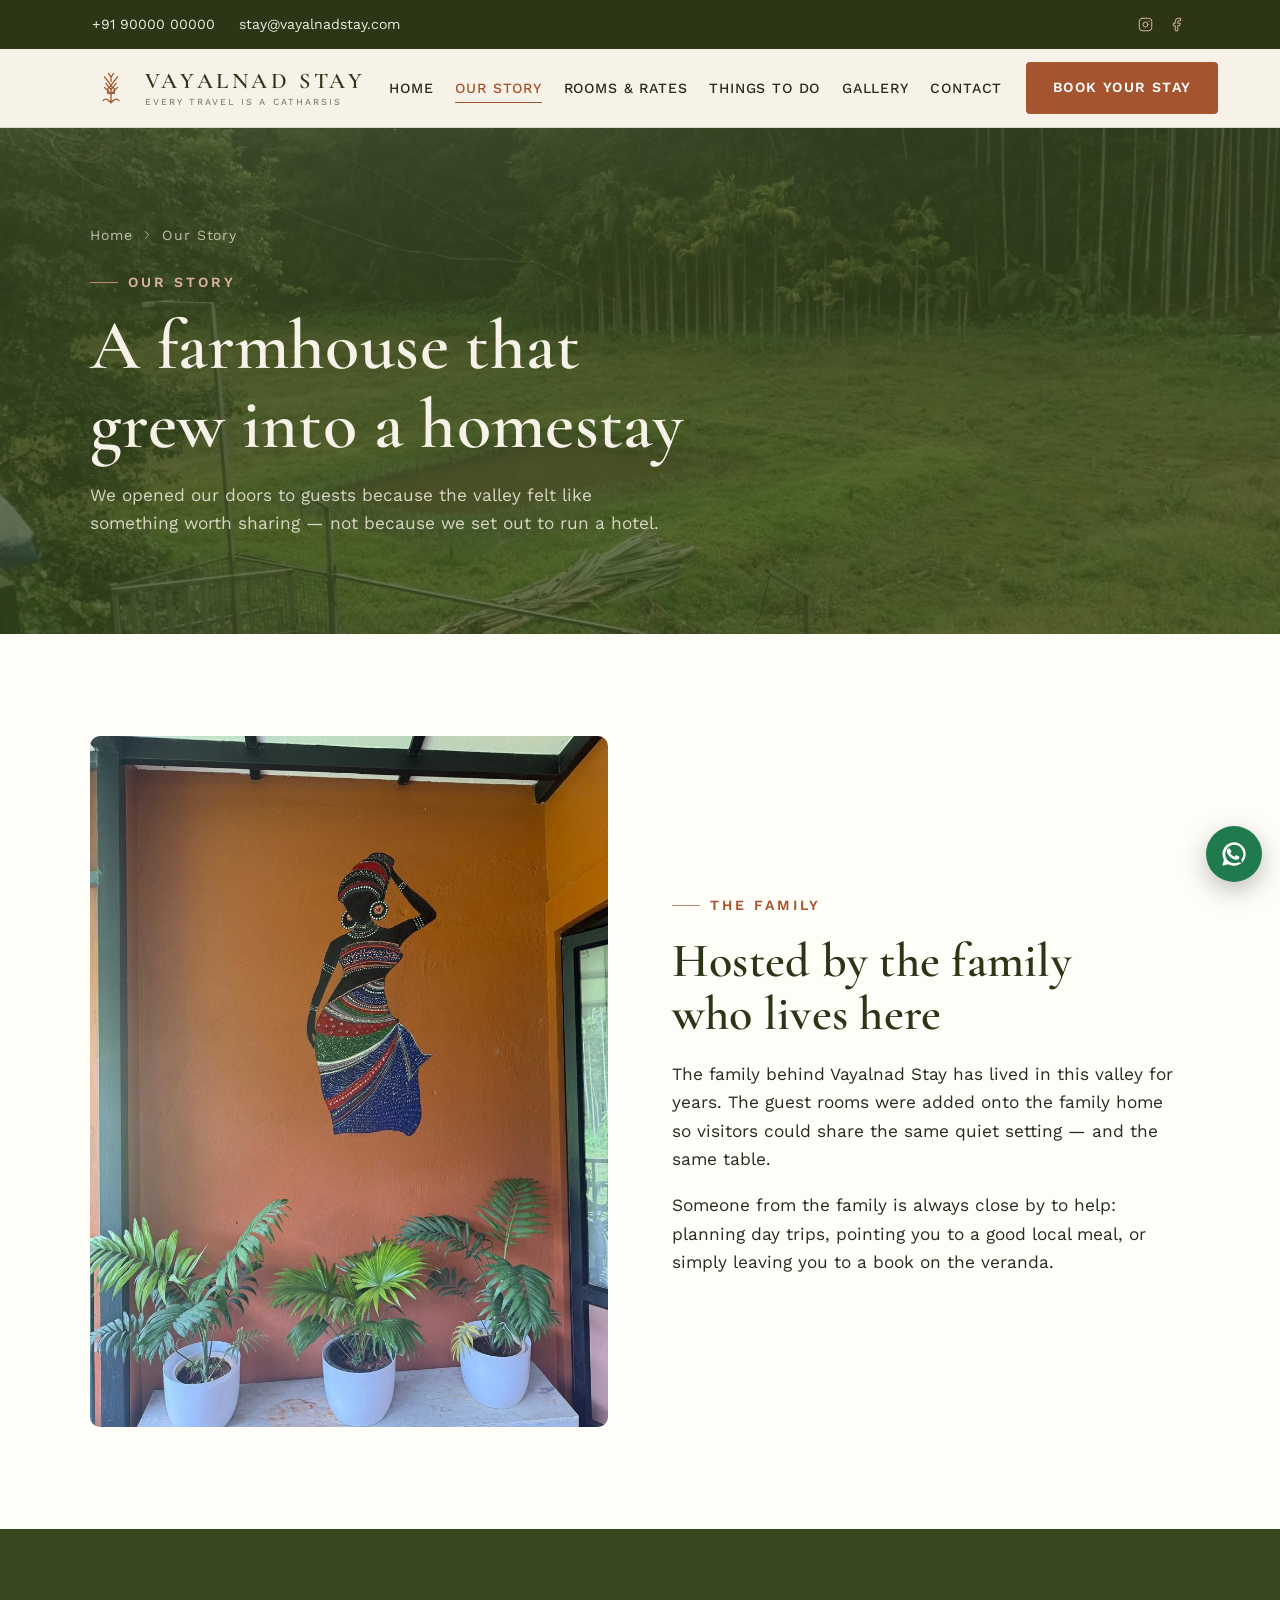
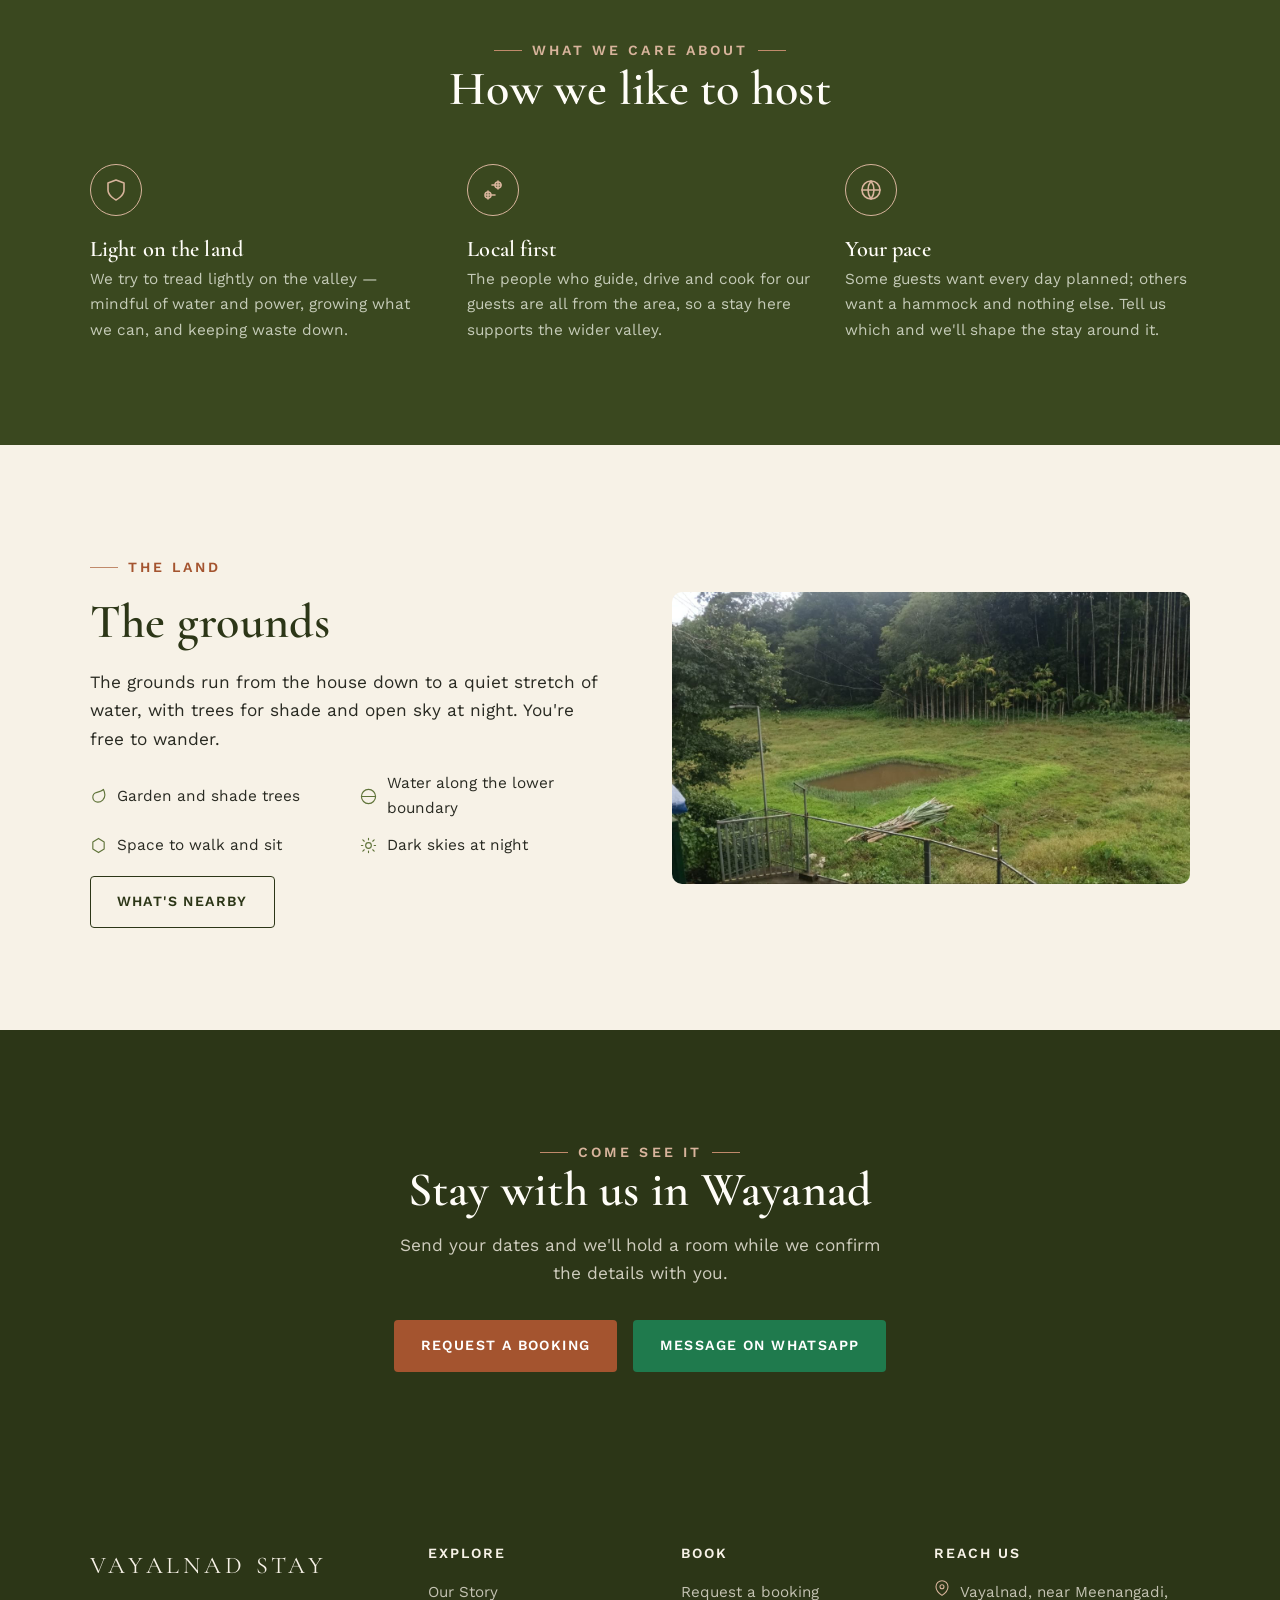
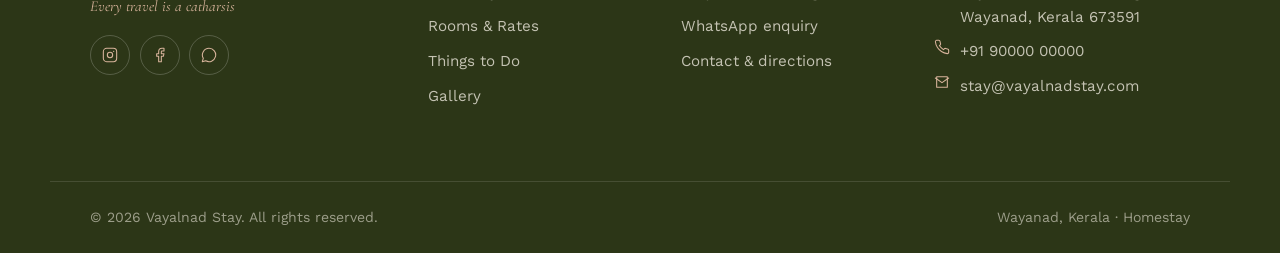
==== about.html @ 399ddabb "Move site to repo root for GitHub Pages hosting" ====
<!DOCTYPE html>
<html lang="en">
<head>
<meta charset="UTF-8">
<meta name="viewport" content="width=device-width, initial-scale=1">
<title>Our Story — Vayalnad Stay, Wayanad</title>
<meta name="description" content="The story behind Vayalnad Stay — a quiet family-run homestay set in a farm valley in Wayanad, Kerala.">
<link rel="icon" href="assets/brand/favicon.svg" type="image/svg+xml">
<meta property="og:title" content="Our Story — Vayalnad Stay">
<meta property="og:description" content="A family home on a small farm in the hills of Wayanad, opened as a quiet homestay.">
<meta property="og:image" content="assets/brand/logo.jpg">
<link rel="preconnect" href="https://fonts.googleapis.com">
<link rel="preconnect" href="https://fonts.gstatic.com" crossorigin>
<link rel="stylesheet" href="assets/css/styles.css">
</head>
<body>
<a class="skip-link" href="#main">Skip to content</a>

<div class="topbar">
  <div class="container topbar__inner">
    <div class="topbar__group topbar__group--contact">
      <a href="#" data-tel data-tel-text><svg class="icon" viewBox="0 0 24 24"><path d="M22 16.92v3a2 2 0 0 1-2.18 2 19.79 19.79 0 0 1-8.63-3.07 19.5 19.5 0 0 1-6-6A19.79 19.79 0 0 1 2.09 4.18 2 2 0 0 1 4.11 2h3a2 2 0 0 1 2 1.72c.13.96.36 1.9.7 2.81a2 2 0 0 1-.45 2.11L8.09 9.91a16 16 0 0 0 6 6l1.27-1.27a2 2 0 0 1 2.11-.45c.9.34 1.85.57 2.81.7A2 2 0 0 1 22 16.92Z"/></svg><span>&nbsp;+91 90000 00000</span></a>
      <a href="#" data-email data-email-text><svg class="icon" viewBox="0 0 24 24"><path d="M4 4h16v16H4z"/><path d="m22 6-10 7L2 6"/></svg><span>&nbsp;stay@vayalnadstay.com</span></a>
    </div>
    <div class="topbar__group">
      <span class="sr-only">Follow us</span>
      <div class="topbar__socials">
        <a href="#" aria-label="Instagram" target="_blank" rel="noopener"><svg class="icon" viewBox="0 0 24 24"><rect x="2" y="2" width="20" height="20" rx="5"/><circle cx="12" cy="12" r="4"/><circle cx="17.5" cy="6.5" r="1" fill="currentColor" stroke="none"/></svg></a>
        <a href="#" aria-label="Facebook" target="_blank" rel="noopener"><svg class="icon" viewBox="0 0 24 24"><path d="M18 2h-3a5 5 0 0 0-5 5v3H7v4h3v8h4v-8h3l1-4h-4V7a1 1 0 0 1 1-1h3z"/></svg></a>
      </div>
    </div>
  </div>
</div>

<header class="site-header">
  <div class="container site-header__inner">
    <a class="brand" href="index.html" aria-label="Vayalnad Stay — home">
      <svg class="brand__mark" viewBox="0 0 64 64" aria-hidden="true"><g fill="none" stroke="currentColor" stroke-width="2" stroke-linecap="round" stroke-linejoin="round"><path d="M32 55V33"/><path d="M32 41 22 31M32 41 42 31M32 34 24 25M32 34 40 25M32 28 26 20M32 28 38 20M32 22V14M26 20 22 15M38 20 42 15M32 15 28 10M32 15 36 10"/><path d="M27 40v-7l5-4 5 4v7z"/><path d="M20 51c3-3 5-3 8 0s5 3 8 0 5-3 8 0"/></g></svg>
      <span class="brand__text">
        <span class="brand__name">Vayalnad Stay</span>
        <span class="brand__tag">Every travel is a catharsis</span>
      </span>
    </a>
    <button class="nav-toggle" aria-expanded="false" aria-controls="primary-nav" aria-label="Open menu">
      <svg class="icon" viewBox="0 0 24 24"><path d="M3 12h18M3 6h18M3 18h18"/></svg>
    </button>
    <nav class="nav" id="primary-nav" aria-label="Primary">
      <button class="nav__close" aria-label="Close menu"><svg class="icon" viewBox="0 0 24 24"><path d="M18 6 6 18M6 6l12 12"/></svg></button>
      <ul class="nav__list">
        <li><a class="nav__link" href="index.html">Home</a></li>
        <li><a class="nav__link" href="about.html" aria-current="page">Our Story</a></li>
        <li><a class="nav__link" href="rooms.html">Rooms &amp; Rates</a></li>
        <li><a class="nav__link" href="things-to-do.html">Things to Do</a></li>
        <li><a class="nav__link" href="gallery.html">Gallery</a></li>
        <li><a class="nav__link" href="contact.html">Contact</a></li>
      </ul>
      <a class="btn btn--primary nav__cta nav__cta--mobile" href="booking.html">Book your stay</a>
    </nav>
    <a class="btn btn--primary nav__cta" href="booking.html">Book your stay</a>
  </div>
</header>

<main id="main">

<section class="page-hero">
  <div class="page-hero__media"><img src="assets/img/valley-pond.jpg" width="1280" height="720" alt="" aria-hidden="true"></div>
  <div class="container">
    <nav class="breadcrumb" aria-label="Breadcrumb">
      <a href="index.html">Home</a><svg class="icon" viewBox="0 0 24 24"><path d="m9 18 6-6-6-6"/></svg><span>Our Story</span>
    </nav>
    <span class="eyebrow is-light">Our Story</span>
    <h1>A farmhouse that grew into a homestay</h1>
    <p>We opened our doors to guests because the valley felt like something worth sharing — not because we set out to run a hotel.</p>
  </div>
</section>

<section class="section section--paper">
  <div class="container split">
    <div class="split__media reveal">
      <img src="assets/img/mural-veranda.jpg" width="960" height="1280" alt="Hand-painted mural on the terracotta veranda wall, framed by potted palms" style="border-radius:10px">
    </div>
    <div class="split__body stack reveal">
      <span class="eyebrow">The family</span>
      <h2>Hosted by the family who lives here</h2>
      <p>The family behind Vayalnad Stay has lived in this valley for years. The guest rooms were added onto the family home so visitors could share the same quiet setting — and the same table.</p>
      <p>Someone from the family is always close by to help: planning day trips, pointing you to a good local meal, or simply leaving you to a book on the veranda.</p>
    </div>
  </div>
</section>

<section class="section section--green">
  <div class="container">
    <div class="section-head is-centered reveal">
      <span class="eyebrow is-light is-centered">What we care about</span>
      <h2>How we like to host</h2>
    </div>
    <div class="grid grid--3">
      <div class="feature reveal">
        <div class="feature__icon"><svg class="icon" viewBox="0 0 24 24"><path d="M12 22s8-4 8-10V5l-8-3-8 3v7c0 6 8 10 8 10Z"/></svg></div>
        <h3>Light on the land</h3>
        <p>We try to tread lightly on the valley — mindful of water and power, growing what we can, and keeping waste down.</p>
      </div>
      <div class="feature reveal">
        <div class="feature__icon"><svg class="icon" viewBox="0 0 24 24"><path d="M20 7h-9M14 17H5M17 3v8M7 13v8"/><circle cx="17" cy="7" r="3"/><circle cx="7" cy="17" r="3"/></svg></div>
        <h3>Local first</h3>
        <p>The people who guide, drive and cook for our guests are all from the area, so a stay here supports the wider valley.</p>
      </div>
      <div class="feature reveal">
        <div class="feature__icon"><svg class="icon" viewBox="0 0 24 24"><path d="M3 12h18M12 3a15 15 0 0 1 0 18M12 3a15 15 0 0 0 0 18"/><circle cx="12" cy="12" r="9"/></svg></div>
        <h3>Your pace</h3>
        <p>Some guests want every day planned; others want a hammock and nothing else. Tell us which and we'll shape the stay around it.</p>
      </div>
    </div>
  </div>
</section>

<section class="section">
  <div class="container split split--media-right">
    <div class="split__media reveal">
      <img src="assets/img/valley-pond.jpg" width="1280" height="720" alt="View across the grassy grounds to a small pond and a stand of palms" style="border-radius:10px">
    </div>
    <div class="split__body stack reveal">
      <span class="eyebrow">The land</span>
      <h2>The grounds</h2>
      <p>The grounds run from the house down to a quiet stretch of water, with trees for shade and open sky at night. You're free to wander.</p>
      <ul class="amenities">
        <li><svg class="icon" viewBox="0 0 24 24"><path d="M11 20A7 7 0 0 1 9.8 6.1C15.5 5 17 4.48 19 2c1 2 2 4.18 2 8 0 5.5-4.78 10-10 10Z"/></svg>Garden and shade trees</li>
        <li><svg class="icon" viewBox="0 0 24 24"><path d="M2 12h20M2 12a10 10 0 0 1 20 0M2 12a10 10 0 0 0 20 0"/></svg>Water along the lower boundary</li>
        <li><svg class="icon" viewBox="0 0 24 24"><path d="M12 2 4 7v10l8 5 8-5V7z"/></svg>Space to walk and sit</li>
        <li><svg class="icon" viewBox="0 0 24 24"><circle cx="12" cy="12" r="4"/><path d="M12 2v2M12 20v2M4 12H2M22 12h-2M6 6 4 4M20 20l-2-2M6 18l-2 2M20 4l-2 2"/></svg>Dark skies at night</li>
      </ul>
      <a class="btn btn--ghost" href="things-to-do.html">What's nearby</a>
    </div>
  </div>
</section>

<section class="section cta-band">
  <div class="container">
    <span class="eyebrow is-light is-centered">Come see it</span>
    <h2>Stay with us in Wayanad</h2>
    <p>Send your dates and we'll hold a room while we confirm the details with you.</p>
    <div class="cta-band__actions">
      <a class="btn btn--primary" href="booking.html">Request a booking</a>
      <a class="btn btn--wa" data-wa="Hello Vayalnad Stay, I read about your homestay and would like to enquire about a stay." href="#">Message on WhatsApp</a>
    </div>
  </div>
</section>

</main>

<footer class="site-footer">
  <div class="container footer-grid">
    <div class="footer-col footer-brand">
      <div class="footer-brand__name">Vayalnad Stay</div>
      <p class="footer-brand__tag">Every travel is a catharsis</p>
      <div class="footer-socials">
        <a href="#" aria-label="Instagram" target="_blank" rel="noopener"><svg class="icon" viewBox="0 0 24 24"><rect x="2" y="2" width="20" height="20" rx="5"/><circle cx="12" cy="12" r="4"/><circle cx="17.5" cy="6.5" r="1" fill="currentColor" stroke="none"/></svg></a>
        <a href="#" aria-label="Facebook" target="_blank" rel="noopener"><svg class="icon" viewBox="0 0 24 24"><path d="M18 2h-3a5 5 0 0 0-5 5v3H7v4h3v8h4v-8h3l1-4h-4V7a1 1 0 0 1 1-1h3z"/></svg></a>
        <a href="#" data-wa="Hello Vayalnad Stay!" aria-label="WhatsApp"><svg class="icon" viewBox="0 0 24 24"><path d="M12 2a10 10 0 0 0-8.6 15l-1.4 5 5.1-1.3A10 10 0 1 0 12 2Z"/></svg></a>
      </div>
    </div>
    <div class="footer-col">
      <h4>Explore</h4>
      <ul>
        <li><a href="about.html">Our Story</a></li>
        <li><a href="rooms.html">Rooms &amp; Rates</a></li>
        <li><a href="things-to-do.html">Things to Do</a></li>
        <li><a href="gallery.html">Gallery</a></li>
      </ul>
    </div>
    <div class="footer-col">
      <h4>Book</h4>
      <ul>
        <li><a href="booking.html">Request a booking</a></li>
        <li><a href="#" data-wa="Hello Vayalnad Stay, I'd like to check availability.">WhatsApp enquiry</a></li>
        <li><a href="contact.html">Contact &amp; directions</a></li>
      </ul>
    </div>
    <div class="footer-col">
      <h4>Reach us</h4>
      <ul>
        <li class="with-icon"><svg class="icon" viewBox="0 0 24 24"><path d="M21 10c0 7-9 13-9 13s-9-6-9-13a9 9 0 0 1 18 0Z"/><circle cx="12" cy="10" r="3"/></svg><span>Vayalnad, near Meenangadi,<br>Wayanad, Kerala 673591</span></li>
        <li class="with-icon"><svg class="icon" viewBox="0 0 24 24"><path d="M22 16.92v3a2 2 0 0 1-2.18 2 19.79 19.79 0 0 1-8.63-3.07 19.5 19.5 0 0 1-6-6A19.79 19.79 0 0 1 2.09 4.18 2 2 0 0 1 4.11 2h3a2 2 0 0 1 2 1.72c.13.96.36 1.9.7 2.81a2 2 0 0 1-.45 2.11L8.09 9.91a16 16 0 0 0 6 6l1.27-1.27a2 2 0 0 1 2.11-.45c.9.34 1.85.57 2.81.7A2 2 0 0 1 22 16.92Z"/></svg><a href="#" data-tel data-tel-text>+91 90000 00000</a></li>
        <li class="with-icon"><svg class="icon" viewBox="0 0 24 24"><path d="M4 4h16v16H4z"/><path d="m22 6-10 7L2 6"/></svg><a href="#" data-email data-email-text>stay@vayalnadstay.com</a></li>
      </ul>
    </div>
  </div>
  <div class="container footer-bottom">
    <span>&copy; <span id="year">2025</span> Vayalnad Stay. All rights reserved.</span>
    <span>Wayanad, Kerala &middot; Homestay</span>
  </div>
</footer>

<a class="wa-fab" data-wa="Hello Vayalnad Stay, I have a question about staying with you." href="#" aria-label="Chat on WhatsApp">
  <svg class="icon" viewBox="0 0 24 24"><path d="M12 2a10 10 0 0 0-8.6 15l-1.4 5 5.1-1.3A10 10 0 1 0 12 2Zm0 2a8 8 0 0 1 6.3 12.9l.9 3-3-.8A8 8 0 1 1 12 4Z"/><path d="M8.5 7.7c-.2-.5-.4-.5-.6-.5h-.5a1 1 0 0 0-.7.3c-.3.3-.9.9-.9 2.1s.9 2.4 1 2.6c.1.2 1.8 2.9 4.5 4 2.2.9 2.7.7 3.2.7.5-.1 1.6-.7 1.9-1.3.2-.7.2-1.2.1-1.3l-.5-.3-1.9-.9c-.3-.1-.5-.1-.7.1l-.7.9c-.1.2-.3.2-.5.1a6.3 6.3 0 0 1-1.9-1.1 7 7 0 0 1-1.3-1.6c-.1-.2 0-.4.1-.5l.4-.5c.2-.1.2-.3.3-.5v-.4L8.5 7.7Z" fill="currentColor"/></svg>
</a>

<script src="assets/js/main.js"></script>
</body>
</html>
---- assets/css/styles.css ----
/* =========================================================
   Vayalnad Stay — styles
   Brand: deep olive green + copper / rose-gold + brick clay
   Fonts: Cormorant Garamond (display) + Work Sans (text)
   ========================================================= */

@import url('https://fonts.googleapis.com/css2?family=Cormorant+Garamond:ital,wght@0,400;0,500;0,600;0,700;1,400&family=Work+Sans:wght@300;400;500;600&display=swap');

/* ---------- Tokens ---------- */
:root {
  --green-900: #2c3617;
  --green-800: #3a481f;
  --green-700: #4b5c2c;
  --green-600: #5f7339;
  --green-100: #e9ecdf;

  --clay: #a4542f;
  --copper: #c08a6b;
  --copper-soft: #d8b49c;
  --rose: #ce8e7e;

  --cream: #f7f2e7;
  --sand: #efe6d4;
  --paper: #fffdf8;

  --ink: #292a22;
  --muted: #6c6c5d;
  --line: #e2dccb;

  --ok: #3a7d44;
  --danger: #b23b2e;

  --container: 1180px;
  --radius: 4px;
  --radius-lg: 10px;
  --shadow-sm: 0 1px 3px rgba(44, 54, 23, .08);
  --shadow-md: 0 10px 30px rgba(44, 54, 23, .12);
  --ease: cubic-bezier(.2, .6, .2, 1);

  --step--1: clamp(.82rem, .8rem + .1vw, .9rem);
  --step-0: clamp(1rem, .96rem + .2vw, 1.08rem);
  --step-1: clamp(1.2rem, 1.1rem + .5vw, 1.4rem);
  --step-2: clamp(1.5rem, 1.3rem + 1vw, 2rem);
  --step-3: clamp(2rem, 1.6rem + 2vw, 3rem);
  --step-4: clamp(2.6rem, 1.9rem + 3.4vw, 4.4rem);
}

/* ---------- Reset ---------- */
*, *::before, *::after { box-sizing: border-box; }
* { margin: 0; }
html { scroll-behavior: smooth; -webkit-text-size-adjust: 100%; }
@media (prefers-reduced-motion: reduce) {
  html { scroll-behavior: auto; }
  *, *::before, *::after {
    animation-duration: .01ms !important;
    animation-iteration-count: 1 !important;
    transition-duration: .01ms !important;
  }
}

body {
  font-family: 'Work Sans', system-ui, -apple-system, 'Segoe UI', sans-serif;
  font-size: var(--step-0);
  line-height: 1.65;
  color: var(--ink);
  background: var(--cream);
  -webkit-font-smoothing: antialiased;
  text-rendering: optimizeLegibility;
}

img, video { max-width: 100%; display: block; height: auto; }
a { color: inherit; text-decoration: none; }
button { font: inherit; cursor: pointer; }
:focus-visible {
  outline: 3px solid var(--green-600);
  outline-offset: 3px;
  border-radius: 2px;
}
::selection { background: var(--copper); color: #fff; }

/* ---------- Typography ---------- */
h1, h2, h3, h4 {
  font-family: 'Cormorant Garamond', 'Iowan Old Style', Georgia, serif;
  font-weight: 600;
  line-height: 1.12;
  letter-spacing: .005em;
  color: var(--green-900);
  text-wrap: balance;
}
h1 { font-size: var(--step-4); }
h2 { font-size: var(--step-3); }
h3 { font-size: var(--step-2); }
p { text-wrap: pretty; }

.eyebrow {
  font-family: 'Work Sans', sans-serif;
  font-size: var(--step--1);
  font-weight: 600;
  letter-spacing: .22em;
  text-transform: uppercase;
  color: var(--clay);
  display: inline-flex;
  align-items: center;
  gap: .6rem;
}
.eyebrow::before {
  content: "";
  width: 28px;
  height: 1px;
  background: var(--copper);
}
.eyebrow.is-light { color: var(--copper-soft); }
.eyebrow.is-centered::after {
  content: "";
  width: 28px;
  height: 1px;
  background: var(--copper);
}

.lede { font-size: var(--step-1); color: var(--muted); font-weight: 300; }

/* ---------- Layout ---------- */
.container {
  width: 100%;
  max-width: var(--container);
  margin-inline: auto;
  padding-inline: clamp(1.1rem, 4vw, 2.5rem);
}
.section { padding-block: clamp(3.5rem, 8vw, 7rem); }
.section--tight { padding-block: clamp(2.5rem, 5vw, 4rem); }
.section--green { background: var(--green-800); color: var(--green-100); }
.section--green h2, .section--green h3 { color: var(--paper); }
.section--sand { background: var(--sand); }
.section--paper { background: var(--paper); }

.stack > * + * { margin-top: 1.1rem; }
.section-head { max-width: 60ch; margin-bottom: clamp(2rem, 4vw, 3rem); }
.section-head.is-centered { margin-inline: auto; text-align: center; }

.grid { display: grid; gap: clamp(1.2rem, 3vw, 2rem); }
.grid--3 { grid-template-columns: repeat(3, 1fr); }
.grid--2 { grid-template-columns: repeat(2, 1fr); }
.grid--auto { grid-template-columns: repeat(auto-fit, minmax(260px, 1fr)); }
@media (max-width: 900px) { .grid--3 { grid-template-columns: 1fr 1fr; } }
@media (max-width: 640px) {
  .grid--3, .grid--2 { grid-template-columns: 1fr; }
}

.split {
  display: grid;
  grid-template-columns: 1fr 1fr;
  gap: clamp(1.5rem, 5vw, 4rem);
  align-items: center;
}
.split--media-right .split__media { order: 2; }
@media (max-width: 860px) {
  .split { grid-template-columns: 1fr; }
  .split--media-right .split__media { order: 0; }
}

/* ---------- Buttons ---------- */
.btn {
  display: inline-flex;
  align-items: center;
  justify-content: center;
  gap: .55rem;
  padding: .85rem 1.6rem;
  min-height: 46px;
  font-size: var(--step--1);
  font-weight: 600;
  letter-spacing: .1em;
  text-transform: uppercase;
  border: 1px solid transparent;
  border-radius: var(--radius);
  white-space: nowrap;
  transition: background .2s var(--ease), color .2s var(--ease),
              border-color .2s var(--ease), transform .2s var(--ease);
}
.btn:hover { transform: translateY(-2px); }
.btn:active { transform: translateY(0); }
.btn--primary { background: var(--clay); color: #fff; }
.btn--primary:hover { background: #8f4526; }
.btn--ghost { border-color: currentColor; color: var(--green-900); }
.btn--ghost:hover { background: var(--green-900); color: var(--cream); border-color: var(--green-900); }
.btn--on-dark { border-color: var(--copper-soft); color: var(--cream); }
.btn--on-dark:hover { background: var(--cream); color: var(--green-900); }
.btn--wa { background: #1f7a4d; color: #fff; }
.btn--wa:hover { background: #17603c; }
.btn--block { width: 100%; white-space: normal; }
.btn .icon { width: 18px; height: 18px; }

.textlink {
  display: inline-flex;
  align-items: center;
  gap: .4rem;
  font-size: var(--step--1);
  font-weight: 600;
  letter-spacing: .12em;
  text-transform: uppercase;
  color: var(--clay);
  border-bottom: 1px solid var(--copper);
  padding-bottom: 3px;
  transition: gap .2s var(--ease), color .2s var(--ease);
}
.textlink:hover { gap: .75rem; color: var(--green-800); }
.textlink .icon { width: 16px; height: 16px; }

/* ---------- Icons ---------- */
.icon { display: inline-block; vertical-align: middle; fill: none; stroke: currentColor; stroke-width: 1.6; stroke-linecap: round; stroke-linejoin: round; }

/* ---------- Top bar ---------- */
.topbar {
  background: var(--green-900);
  color: var(--green-100);
  font-size: var(--step--1);
}
.topbar__inner {
  display: flex;
  align-items: center;
  justify-content: space-between;
  gap: 1rem;
  padding-block: .5rem;
  min-height: 40px;
}
.topbar a { display: inline-flex; align-items: center; gap: .45rem; padding: .3rem .1rem; }
.topbar a:hover { color: #fff; }
.topbar__group { display: flex; align-items: center; gap: 1.3rem; }
.topbar .icon { width: 15px; height: 15px; color: var(--copper-soft); }
.topbar__socials { display: flex; gap: .3rem; }
.topbar__socials a { padding: .35rem; }
@media (max-width: 860px) {
  .topbar__group--contact { gap: .8rem; }
  .topbar__group--contact a:last-child { display: none; }
}
@media (max-width: 600px) {
  .topbar__inner { justify-content: center; }
}

/* ---------- Header ---------- */
.site-header {
  position: sticky;
  top: 0;
  z-index: 100;
  background: var(--cream);
  border-bottom: 1px solid var(--line);
  transition: background .3s var(--ease), border-color .3s var(--ease);
}
.site-header__inner {
  display: flex;
  align-items: center;
  justify-content: space-between;
  gap: 1.5rem;
  padding-block: .8rem;
}
.brand { display: flex; align-items: center; gap: .8rem; flex-shrink: 0; }
.brand__mark { width: 42px; height: 42px; color: var(--clay); flex-shrink: 0; }
.brand__text { display: flex; flex-direction: column; line-height: 1; }
.brand__name {
  font-family: 'Cormorant Garamond', Georgia, serif;
  font-size: 1.4rem;
  font-weight: 600;
  letter-spacing: .16em;
  color: var(--green-900);
  text-transform: uppercase;
}
.brand__tag {
  font-size: .58rem;
  letter-spacing: .22em;
  text-transform: uppercase;
  color: var(--muted);
  margin-top: .3rem;
}

.nav { display: flex; align-items: center; gap: 1.6rem; }
.nav__list { display: flex; gap: 1.35rem; list-style: none; padding: 0; }
.nav__link {
  font-size: var(--step--1);
  font-weight: 500;
  letter-spacing: .06em;
  text-transform: uppercase;
  white-space: nowrap;
  color: var(--ink);
  padding: .4rem 0;
  position: relative;
}
.nav__link::after {
  content: "";
  position: absolute;
  left: 0; bottom: 0;
  width: 100%; height: 1px;
  background: var(--clay);
  transform: scaleX(0);
  transform-origin: right;
  transition: transform .25s var(--ease);
}
.nav__link:hover::after,
.nav__link[aria-current="page"]::after { transform: scaleX(1); transform-origin: left; }
.nav__link[aria-current="page"] { color: var(--clay); }

.nav-toggle { display: none; }

/* (transparent-header variant removed — header is solid on every page) */

@media (max-width: 1120px) {
  .nav__cta.btn { display: none; }
  .nav-toggle {
    display: inline-flex;
    align-items: center;
    justify-content: center;
    width: 46px; height: 46px;
    background: transparent;
    border: 1px solid var(--line);
    border-radius: var(--radius);
    color: var(--green-900);
  }
  .nav-toggle .icon { width: 24px; height: 24px; }
  .nav {
    position: fixed;
    inset: 0;
    background: var(--green-900);
    flex-direction: column;
    justify-content: center;
    gap: 2.5rem;
    transform: translateX(100%);
    transition: transform .35s var(--ease);
    z-index: 200;
  }
  .nav.is-open { transform: translateX(0); }
  .nav__list { flex-direction: column; align-items: center; gap: 1.6rem; }
  .nav__link { color: var(--cream) !important; font-size: 1.1rem; }
  .nav__cta.btn.nav__cta--mobile { display: inline-flex; }
  .nav__close {
    position: absolute;
    top: 1.4rem; right: 1.4rem;
    width: 46px; height: 46px;
    display: inline-flex; align-items: center; justify-content: center;
    background: transparent; border: 1px solid rgba(255,255,255,.3);
    border-radius: var(--radius); color: var(--cream);
  }
  .nav__close .icon { width: 24px; height: 24px; }
}
@media (min-width: 1121px) {
  .nav__close, .nav__cta--mobile { display: none; }
}

/* ---------- Hero ---------- */
.hero {
  position: relative;
  min-height: min(92vh, 780px);
  display: grid;
  align-items: end;
  color: #fff;
  overflow: hidden;
}
.hero__media { position: absolute; inset: 0; z-index: -2; }
.hero__media img { width: 100%; height: 100%; object-fit: cover; }
.hero::after {
  content: "";
  position: absolute;
  inset: 0;
  z-index: -1;
  background: linear-gradient(180deg, rgba(30,38,15,.35) 0%, rgba(30,38,15,.15) 40%, rgba(30,38,15,.8) 100%);
}
.hero__inner { padding-block: clamp(3rem, 9vw, 7rem); max-width: 40ch; }
.hero h1 { color: #fff; margin-block: 1rem 1.2rem; }
.hero__tagline {
  font-family: 'Cormorant Garamond', serif;
  font-style: italic;
  font-size: var(--step-1);
  color: var(--copper-soft);
  margin-bottom: 2rem;
}
.hero__actions { display: flex; flex-wrap: wrap; gap: 1rem; }
.hero__scroll {
  position: absolute;
  left: 50%; bottom: 1.4rem;
  transform: translateX(-50%);
  color: rgba(255,255,255,.7);
  display: grid; place-items: center;
}
.hero__scroll .icon { width: 26px; height: 26px; animation: bob 2s var(--ease) infinite; }
@keyframes bob { 0%,100% { transform: translateY(0); } 50% { transform: translateY(6px); } }

/* page hero (interior) */
.page-hero {
  position: relative;
  background: var(--green-800);
  color: var(--cream);
  padding-block: clamp(3rem, 8vw, 6rem);
  overflow: hidden;
}
.page-hero__media { position: absolute; inset: 0; opacity: .28; z-index: 0; }
.page-hero__media img { width: 100%; height: 100%; object-fit: cover; }
.page-hero .container { position: relative; z-index: 1; }
.page-hero h1 { color: var(--cream); margin-top: .8rem; }
.page-hero p { max-width: 52ch; margin-top: 1rem; color: rgba(247,242,231,.82); }
.breadcrumb {
  display: flex; gap: .5rem; align-items: center;
  font-size: var(--step--1); letter-spacing: .06em;
  color: rgba(247,242,231,.7); margin-bottom: 1rem;
}
.breadcrumb a:hover { color: #fff; }
.breadcrumb .icon { width: 14px; height: 14px; }

/* ---------- Cards ---------- */
.card {
  background: var(--paper);
  border: 1px solid var(--line);
  border-radius: var(--radius-lg);
  overflow: hidden;
  display: flex;
  flex-direction: column;
  transition: transform .25s var(--ease), box-shadow .25s var(--ease);
}
.card:hover { transform: translateY(-4px); box-shadow: var(--shadow-md); }
.card__media { aspect-ratio: 4 / 3; overflow: hidden; }
.card__media img { width: 100%; height: 100%; object-fit: cover; transition: transform .5s var(--ease); }
.card:hover .card__media img { transform: scale(1.05); }
.card__body { padding: 1.5rem; display: flex; flex-direction: column; gap: .7rem; flex: 1; }
.card__body h3 { font-size: var(--step-1); }
.card__meta {
  display: flex; flex-wrap: wrap; gap: .4rem 1rem;
  font-size: var(--step--1); color: var(--muted);
  letter-spacing: .04em;
}
.card__meta span { display: inline-flex; align-items: center; gap: .4rem; }
.card__meta .icon { width: 15px; height: 15px; color: var(--green-600); }
.card__foot { margin-top: auto; padding-top: .4rem; }

.feature { text-align: left; }
.feature__icon {
  width: 52px; height: 52px;
  display: grid; place-items: center;
  border: 1px solid var(--copper);
  border-radius: 50%;
  color: var(--clay);
  margin-bottom: 1.2rem;
}
.feature__icon .icon { width: 24px; height: 24px; }
.feature h3 { font-size: var(--step-1); margin-bottom: .4rem; }
.feature p { color: var(--muted); font-size: .96rem; }
.section--green .feature p { color: rgba(233,236,223,.8); }
.section--green .feature__icon { border-color: var(--copper-soft); color: var(--copper-soft); }

/* price row */
.price {
  display: flex; align-items: baseline; gap: .35rem;
  font-family: 'Cormorant Garamond', serif;
}
.price__amount { font-size: 1.9rem; font-weight: 600; color: var(--green-900); }
.price__unit { font-size: .85rem; font-family: 'Work Sans', sans-serif; color: var(--muted); letter-spacing: .04em; }

/* amenity list */
.amenities { list-style: none; padding: 0; display: grid; grid-template-columns: 1fr 1fr; gap: .7rem 1.4rem; }
.amenities li { display: flex; align-items: center; gap: .6rem; font-size: .96rem; }
.amenities .icon { width: 17px; height: 17px; color: var(--green-600); flex-shrink: 0; }
@media (max-width: 480px) { .amenities { grid-template-columns: 1fr; } }

/* ---------- Room detail block ---------- */
.room-row {
  display: grid;
  grid-template-columns: 1.1fr 1fr;
  gap: clamp(1.5rem, 4vw, 3rem);
  align-items: center;
  padding-block: clamp(2rem, 5vw, 3.5rem);
  border-bottom: 1px solid var(--line);
}
.room-row:last-child { border-bottom: 0; }
.room-row:nth-child(even) .room-row__media { order: 2; }
@media (max-width: 860px) {
  .room-row { grid-template-columns: 1fr; }
  .room-row:nth-child(even) .room-row__media { order: 0; }
}
.room-row__media {
  border-radius: var(--radius-lg);
  overflow: hidden;
  aspect-ratio: 3 / 2;
}
.room-row__media img { width: 100%; height: 100%; object-fit: cover; }
.room-row__body { display: flex; flex-direction: column; gap: 1rem; }
.room-row__foot { display: flex; flex-wrap: wrap; align-items: center; gap: 1rem; margin-top: .4rem; }

/* ---------- Gallery ---------- */
.gallery {
  columns: 3 260px;
  column-gap: 14px;
}
.gallery figure {
  break-inside: avoid;
  margin-bottom: 14px;
  border-radius: var(--radius-lg);
  overflow: hidden;
  position: relative;
}
.gallery button.gallery__item {
  padding: 0; border: 0; background: none; display: block; width: 100%;
}
.gallery img { width: 100%; transition: transform .5s var(--ease), filter .3s var(--ease); }
.gallery button:hover img { transform: scale(1.04); filter: brightness(1.05); }

/* strip preview */
.gallery-strip {
  display: grid;
  grid-auto-flow: column;
  grid-auto-columns: minmax(240px, 1fr);
  gap: 12px;
  overflow-x: auto;
  scroll-snap-type: x mandatory;
  padding-bottom: .5rem;
}
.gallery-strip img {
  scroll-snap-align: start;
  border-radius: var(--radius-lg);
  aspect-ratio: 3 / 4;
  object-fit: cover;
}

/* ---------- Lightbox ---------- */
.lightbox {
  position: fixed;
  inset: 0;
  z-index: 300;
  background: rgba(20, 25, 12, .92);
  display: none;
  align-items: center;
  justify-content: center;
  padding: clamp(1rem, 4vw, 3rem);
}
.lightbox.is-open { display: flex; }
.lightbox img { max-width: 100%; max-height: 85vh; border-radius: var(--radius); }
.lightbox__close, .lightbox__nav {
  position: absolute;
  background: rgba(255,255,255,.12);
  border: 1px solid rgba(255,255,255,.3);
  color: #fff;
  width: 48px; height: 48px;
  border-radius: 50%;
  display: grid; place-items: center;
}
.lightbox__close { top: 1.2rem; right: 1.2rem; }
.lightbox__nav { top: 50%; transform: translateY(-50%); }
.lightbox__nav--prev { left: 1rem; }
.lightbox__nav--next { right: 1rem; }
.lightbox__close:hover, .lightbox__nav:hover { background: rgba(255,255,255,.25); }
.lightbox .icon { width: 22px; height: 22px; }

/* ---------- Video ---------- */
.video-frame {
  position: relative;
  border-radius: var(--radius-lg);
  overflow: hidden;
  aspect-ratio: 16 / 9;
  background: var(--green-900);
}
.video-frame video { width: 100%; height: 100%; object-fit: cover; }
.video-frame__play {
  position: absolute;
  inset: 0;
  display: grid;
  place-items: center;
  background: rgba(30,38,15,.35);
  color: #fff;
  border: 0;
  width: 100%;
}
.video-frame__play span {
  width: 76px; height: 76px;
  border-radius: 50%;
  background: rgba(255,255,255,.15);
  border: 1px solid rgba(255,255,255,.6);
  display: grid; place-items: center;
  transition: transform .25s var(--ease), background .25s var(--ease);
}
.video-frame__play:hover span { transform: scale(1.08); background: rgba(255,255,255,.28); }
.video-frame__play .icon { width: 30px; height: 30px; fill: #fff; stroke: none; margin-left: 4px; }
.video-frame.is-playing .video-frame__play { display: none; }

/* ---------- Testimonials ---------- */
.quote {
  background: var(--paper);
  border: 1px solid var(--line);
  border-radius: var(--radius-lg);
  padding: 2rem;
  display: flex;
  flex-direction: column;
  gap: 1rem;
}
.quote__stars { display: flex; gap: .2rem; color: var(--copper); }
.quote__stars .icon { width: 17px; height: 17px; fill: currentColor; stroke: none; }
.quote blockquote {
  font-family: 'Cormorant Garamond', serif;
  font-size: 1.3rem;
  line-height: 1.4;
  color: var(--green-900);
}
.quote__by { font-size: var(--step--1); color: var(--muted); letter-spacing: .04em; }
.quote__by strong { color: var(--ink); display: block; font-weight: 600; letter-spacing: 0; font-size: 1rem; }

/* ---------- Facts / distances ---------- */
.facts { list-style: none; padding: 0; display: grid; gap: 0; }
.facts li {
  display: flex;
  justify-content: space-between;
  gap: 1rem;
  padding: .95rem 0;
  border-bottom: 1px solid var(--line);
  font-size: .98rem;
}
.facts li:last-child { border-bottom: 0; }
.facts .facts__val { color: var(--muted); text-align: right; white-space: nowrap; }
.section--green .facts li { border-color: rgba(255,255,255,.14); }
.section--green .facts .facts__val { color: var(--copper-soft); }

/* ---------- Forms ---------- */
.form-card {
  background: var(--paper);
  border: 1px solid var(--line);
  border-radius: var(--radius-lg);
  padding: clamp(1.5rem, 4vw, 2.5rem);
  box-shadow: var(--shadow-sm);
}
.field { margin-bottom: 1.3rem; }
.field label {
  display: block;
  font-size: var(--step--1);
  font-weight: 600;
  letter-spacing: .08em;
  text-transform: uppercase;
  color: var(--green-800);
  margin-bottom: .5rem;
}
.field .req { color: var(--danger); }
.field input,
.field select,
.field textarea {
  width: 100%;
  padding: .8rem .9rem;
  min-height: 48px;
  font: inherit;
  color: var(--ink);
  background: var(--cream);
  border: 1px solid var(--line);
  border-radius: var(--radius);
  transition: border-color .2s var(--ease), box-shadow .2s var(--ease);
}
.field textarea { min-height: 120px; resize: vertical; }
.field input:focus,
.field select:focus,
.field textarea:focus {
  outline: none;
  border-color: var(--green-600);
  box-shadow: 0 0 0 3px rgba(95, 115, 57, .18);
}
.field__hint { font-size: var(--step--1); color: var(--muted); margin-top: .4rem; }
.field__error { font-size: var(--step--1); color: var(--danger); margin-top: .4rem; display: none; }
.field.has-error input,
.field.has-error select { border-color: var(--danger); }
.field.has-error .field__error { display: block; }
.field-row { display: grid; grid-template-columns: 1fr 1fr; gap: 1rem; }
@media (max-width: 520px) { .field-row { grid-template-columns: 1fr; } }

.form-note {
  display: flex; gap: .6rem;
  font-size: var(--step--1); color: var(--muted);
  margin-top: 1rem;
}
.form-note .icon { width: 16px; height: 16px; flex-shrink: 0; color: var(--green-600); margin-top: 2px; }

/* ---------- CTA band ---------- */
.cta-band {
  background: var(--green-900);
  color: var(--cream);
  text-align: center;
}
.cta-band h2 { color: var(--paper); }
.cta-band p { color: rgba(247,242,231,.8); max-width: 46ch; margin-inline: auto; margin-top: .8rem; }
.cta-band .hero__actions,
.cta-band__actions { display: flex; flex-wrap: wrap; gap: 1rem; justify-content: center; margin-top: 2rem; }

/* ---------- Map ---------- */
.map-embed {
  border: 0;
  width: 100%;
  aspect-ratio: 16 / 10;
  border-radius: var(--radius-lg);
  filter: grayscale(.2) sepia(.15);
}

/* ---------- Footer ---------- */
.site-footer {
  background: var(--green-900);
  color: rgba(247,242,231,.75);
  font-size: .95rem;
}
.site-footer a:hover { color: #fff; }
.footer-grid {
  display: grid;
  grid-template-columns: 1.4fr 1fr 1fr 1.2fr;
  gap: 2.5rem;
  padding-block: clamp(3rem, 6vw, 4.5rem);
}
@media (max-width: 860px) { .footer-grid { grid-template-columns: 1fr 1fr; gap: 2rem; } }
@media (max-width: 520px) { .footer-grid { grid-template-columns: 1fr; } }
.footer-brand__name {
  font-family: 'Cormorant Garamond', serif;
  font-size: 1.5rem;
  letter-spacing: .16em;
  text-transform: uppercase;
  color: var(--cream);
}
.footer-brand__tag { font-style: italic; font-family: 'Cormorant Garamond', serif; color: var(--copper-soft); margin-top: .5rem; }
.footer-col h4 {
  color: var(--cream);
  font-family: 'Work Sans', sans-serif;
  font-size: var(--step--1);
  font-weight: 600;
  letter-spacing: .14em;
  text-transform: uppercase;
  margin-bottom: 1.1rem;
}
.footer-col ul { list-style: none; padding: 0; display: grid; gap: .6rem; }
.footer-col .icon { width: 16px; height: 16px; color: var(--copper-soft); flex-shrink: 0; }
.footer-col li.with-icon { display: flex; gap: .6rem; align-items: flex-start; }
.footer-socials { display: flex; gap: .6rem; margin-top: 1rem; }
.footer-socials a {
  width: 40px; height: 40px;
  border: 1px solid rgba(255,255,255,.2);
  border-radius: 50%;
  display: grid; place-items: center;
}
.footer-socials a:hover { background: rgba(255,255,255,.1); }
.footer-bottom {
  border-top: 1px solid rgba(255,255,255,.12);
  padding-block: 1.5rem;
  display: flex;
  flex-wrap: wrap;
  gap: .6rem 1.5rem;
  justify-content: space-between;
  font-size: var(--step--1);
  color: rgba(247,242,231,.55);
}

/* ---------- Floating WhatsApp ---------- */
.wa-fab {
  position: fixed;
  right: 1.1rem;
  bottom: 1.1rem;
  z-index: 90;
  width: 56px; height: 56px;
  border-radius: 50%;
  background: #1f7a4d;
  color: #fff;
  display: grid; place-items: center;
  box-shadow: 0 8px 24px rgba(0,0,0,.25);
  transition: transform .2s var(--ease), background .2s var(--ease);
}
.wa-fab:hover { transform: scale(1.08); background: #17603c; }
.wa-fab .icon { width: 28px; height: 28px; fill: #fff; stroke: none; }

/* ---------- Reveal on scroll ---------- */
.reveal { opacity: 0; transform: translateY(24px); transition: opacity .7s var(--ease), transform .7s var(--ease); }
.reveal.is-visible { opacity: 1; transform: none; }
@media (prefers-reduced-motion: reduce) { .reveal { opacity: 1; transform: none; } }

/* ---------- Utilities ---------- */
.text-center { text-align: center; }
.mt-2 { margin-top: 2rem; }
.sr-only {
  position: absolute; width: 1px; height: 1px; padding: 0;
  margin: -1px; overflow: hidden; clip: rect(0 0 0 0); white-space: nowrap; border: 0;
}
.skip-link {
  position: absolute; left: .6rem; top: .6rem;
  background: var(--green-900); color: #fff;
  padding: .7rem 1.1rem; border-radius: var(--radius);
  transform: translateY(-160%);
  transition: transform .2s var(--ease);
  z-index: 999;
}
.skip-link:focus { transform: translateY(0); }
.tag {
  display: inline-block;
  font-size: var(--step--1);
  letter-spacing: .08em;
  text-transform: uppercase;
  color: var(--green-700);
  background: var(--green-100);
  padding: .3rem .7rem;
  border-radius: 999px;
}
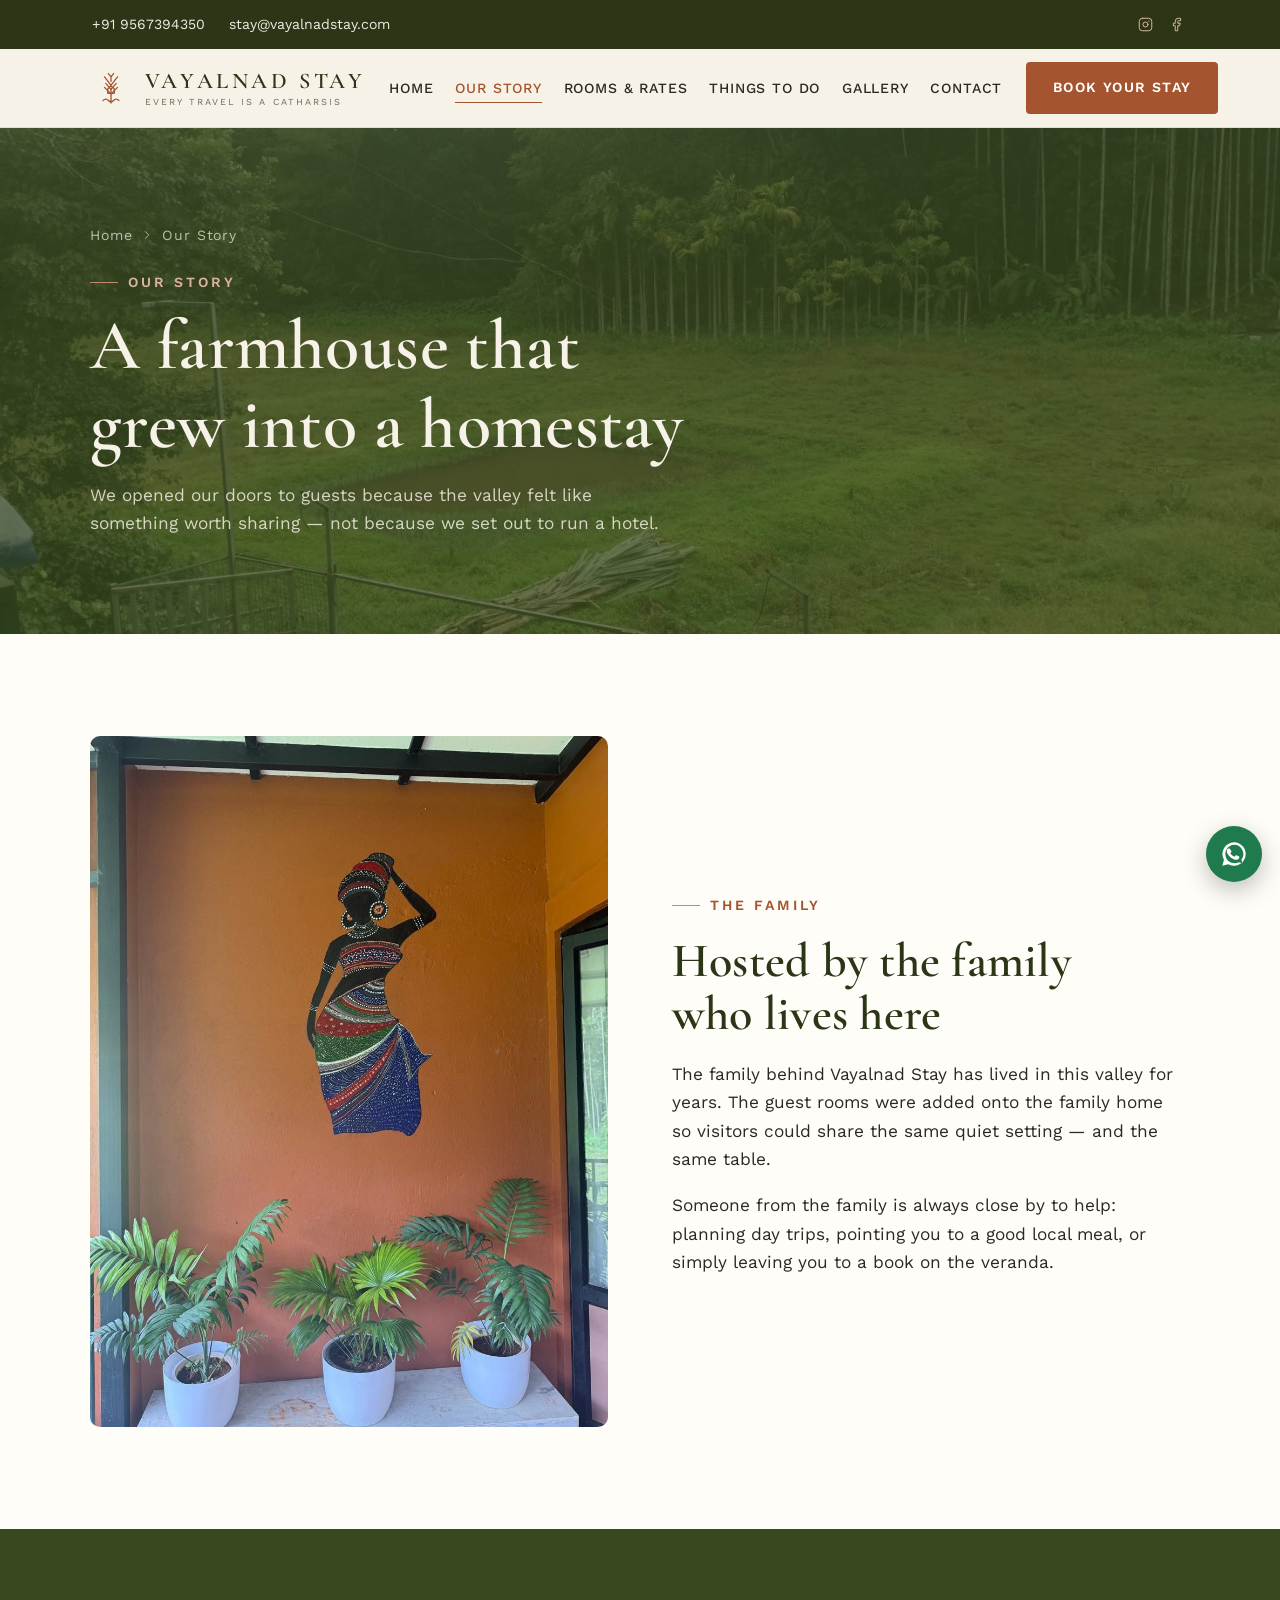
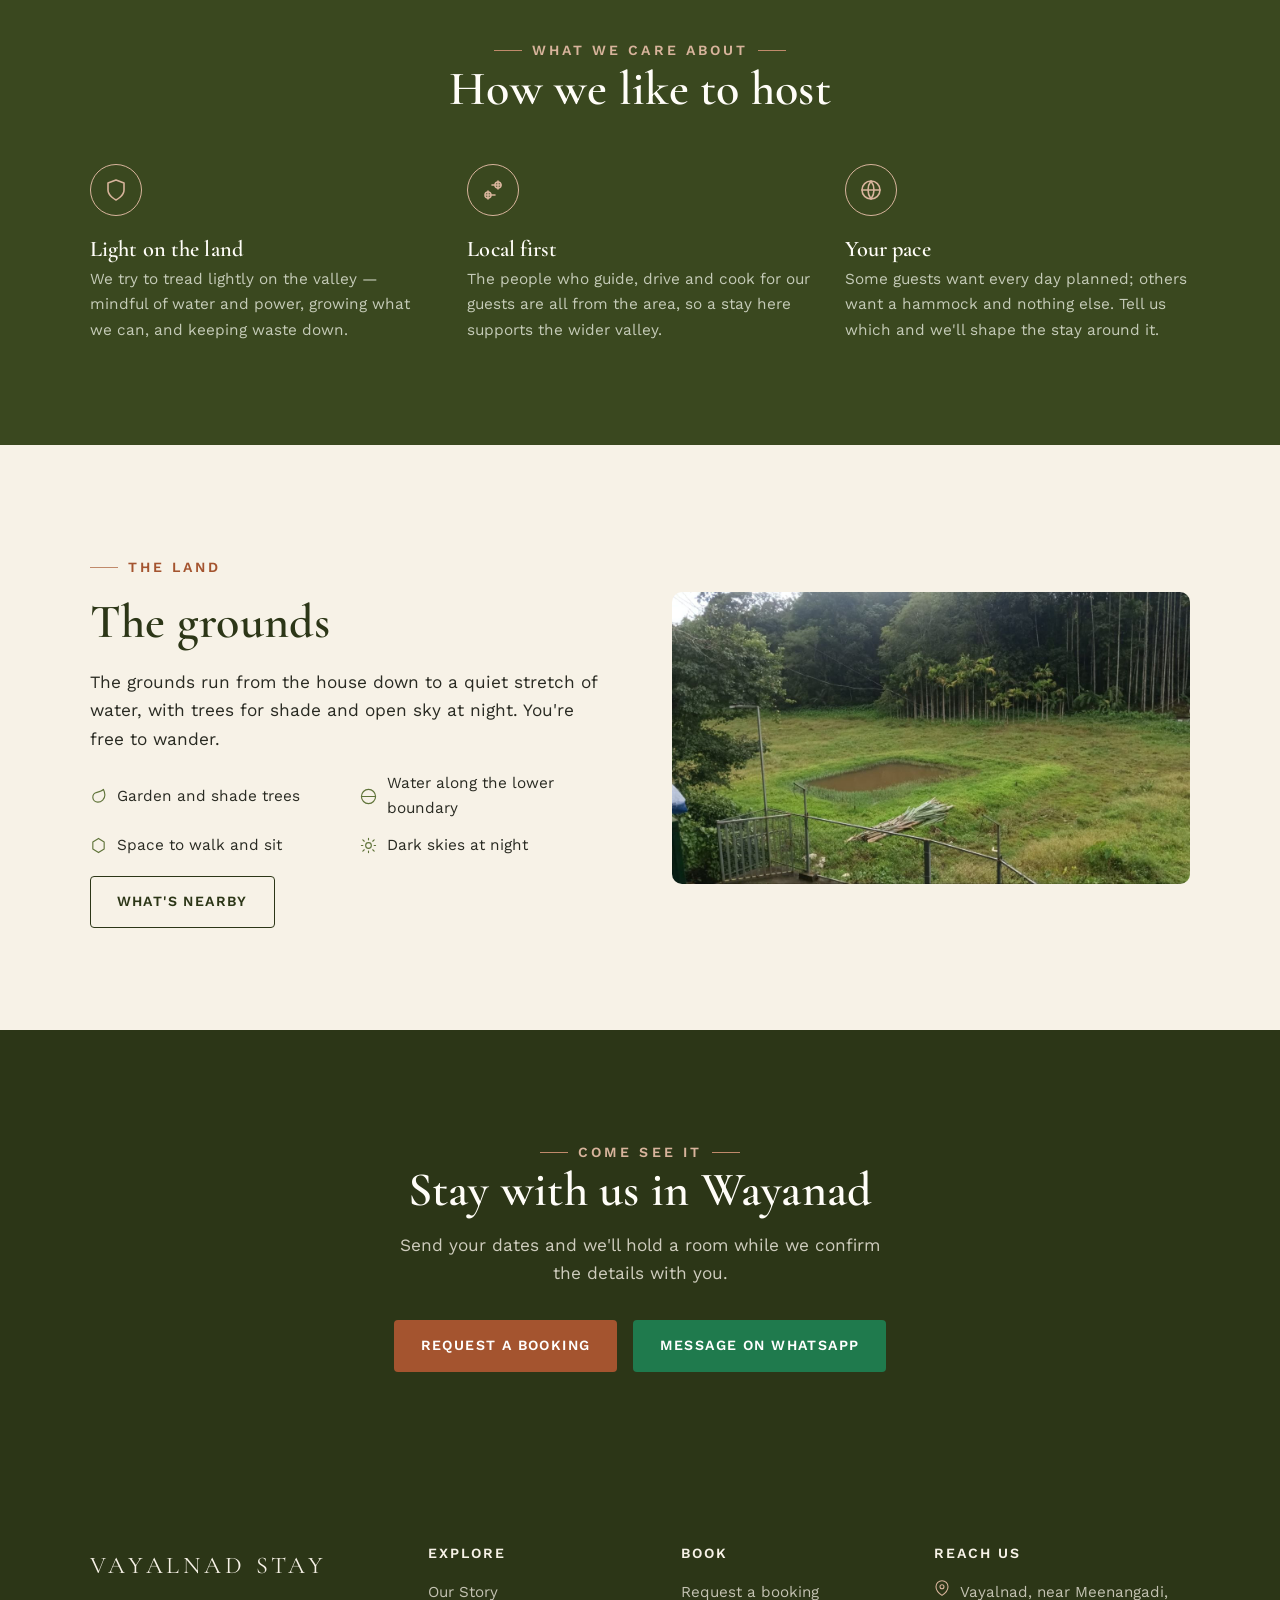
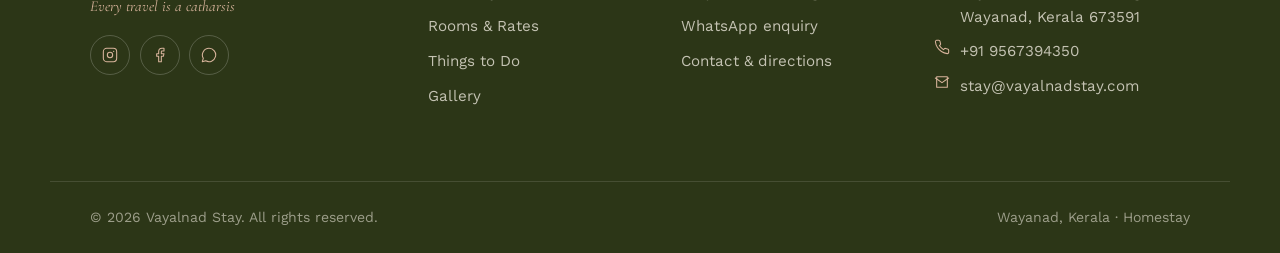
==== commit 78c53e9e: "Update contact phone/WhatsApp number to +91 9567394350" ====
--- a/about.html
+++ b/about.html
@@ -19,7 +19,7 @@
 <div class="topbar">
   <div class="container topbar__inner">
     <div class="topbar__group topbar__group--contact">
-      <a href="#" data-tel data-tel-text><svg class="icon" viewBox="0 0 24 24"><path d="M22 16.92v3a2 2 0 0 1-2.18 2 19.79 19.79 0 0 1-8.63-3.07 19.5 19.5 0 0 1-6-6A19.79 19.79 0 0 1 2.09 4.18 2 2 0 0 1 4.11 2h3a2 2 0 0 1 2 1.72c.13.96.36 1.9.7 2.81a2 2 0 0 1-.45 2.11L8.09 9.91a16 16 0 0 0 6 6l1.27-1.27a2 2 0 0 1 2.11-.45c.9.34 1.85.57 2.81.7A2 2 0 0 1 22 16.92Z"/></svg><span>&nbsp;+91 90000 00000</span></a>
+      <a href="#" data-tel data-tel-text><svg class="icon" viewBox="0 0 24 24"><path d="M22 16.92v3a2 2 0 0 1-2.18 2 19.79 19.79 0 0 1-8.63-3.07 19.5 19.5 0 0 1-6-6A19.79 19.79 0 0 1 2.09 4.18 2 2 0 0 1 4.11 2h3a2 2 0 0 1 2 1.72c.13.96.36 1.9.7 2.81a2 2 0 0 1-.45 2.11L8.09 9.91a16 16 0 0 0 6 6l1.27-1.27a2 2 0 0 1 2.11-.45c.9.34 1.85.57 2.81.7A2 2 0 0 1 22 16.92Z"/></svg><span>&nbsp;+91 9567394350</span></a>
       <a href="#" data-email data-email-text><svg class="icon" viewBox="0 0 24 24"><path d="M4 4h16v16H4z"/><path d="m22 6-10 7L2 6"/></svg><span>&nbsp;stay@vayalnadstay.com</span></a>
     </div>
     <div class="topbar__group">
@@ -180,7 +180,7 @@
       <h4>Reach us</h4>
       <ul>
         <li class="with-icon"><svg class="icon" viewBox="0 0 24 24"><path d="M21 10c0 7-9 13-9 13s-9-6-9-13a9 9 0 0 1 18 0Z"/><circle cx="12" cy="10" r="3"/></svg><span>Vayalnad, near Meenangadi,<br>Wayanad, Kerala 673591</span></li>
-        <li class="with-icon"><svg class="icon" viewBox="0 0 24 24"><path d="M22 16.92v3a2 2 0 0 1-2.18 2 19.79 19.79 0 0 1-8.63-3.07 19.5 19.5 0 0 1-6-6A19.79 19.79 0 0 1 2.09 4.18 2 2 0 0 1 4.11 2h3a2 2 0 0 1 2 1.72c.13.96.36 1.9.7 2.81a2 2 0 0 1-.45 2.11L8.09 9.91a16 16 0 0 0 6 6l1.27-1.27a2 2 0 0 1 2.11-.45c.9.34 1.85.57 2.81.7A2 2 0 0 1 22 16.92Z"/></svg><a href="#" data-tel data-tel-text>+91 90000 00000</a></li>
+        <li class="with-icon"><svg class="icon" viewBox="0 0 24 24"><path d="M22 16.92v3a2 2 0 0 1-2.18 2 19.79 19.79 0 0 1-8.63-3.07 19.5 19.5 0 0 1-6-6A19.79 19.79 0 0 1 2.09 4.18 2 2 0 0 1 4.11 2h3a2 2 0 0 1 2 1.72c.13.96.36 1.9.7 2.81a2 2 0 0 1-.45 2.11L8.09 9.91a16 16 0 0 0 6 6l1.27-1.27a2 2 0 0 1 2.11-.45c.9.34 1.85.57 2.81.7A2 2 0 0 1 22 16.92Z"/></svg><a href="#" data-tel data-tel-text>+91 9567394350</a></li>
         <li class="with-icon"><svg class="icon" viewBox="0 0 24 24"><path d="M4 4h16v16H4z"/><path d="m22 6-10 7L2 6"/></svg><a href="#" data-email data-email-text>stay@vayalnadstay.com</a></li>
       </ul>
     </div>
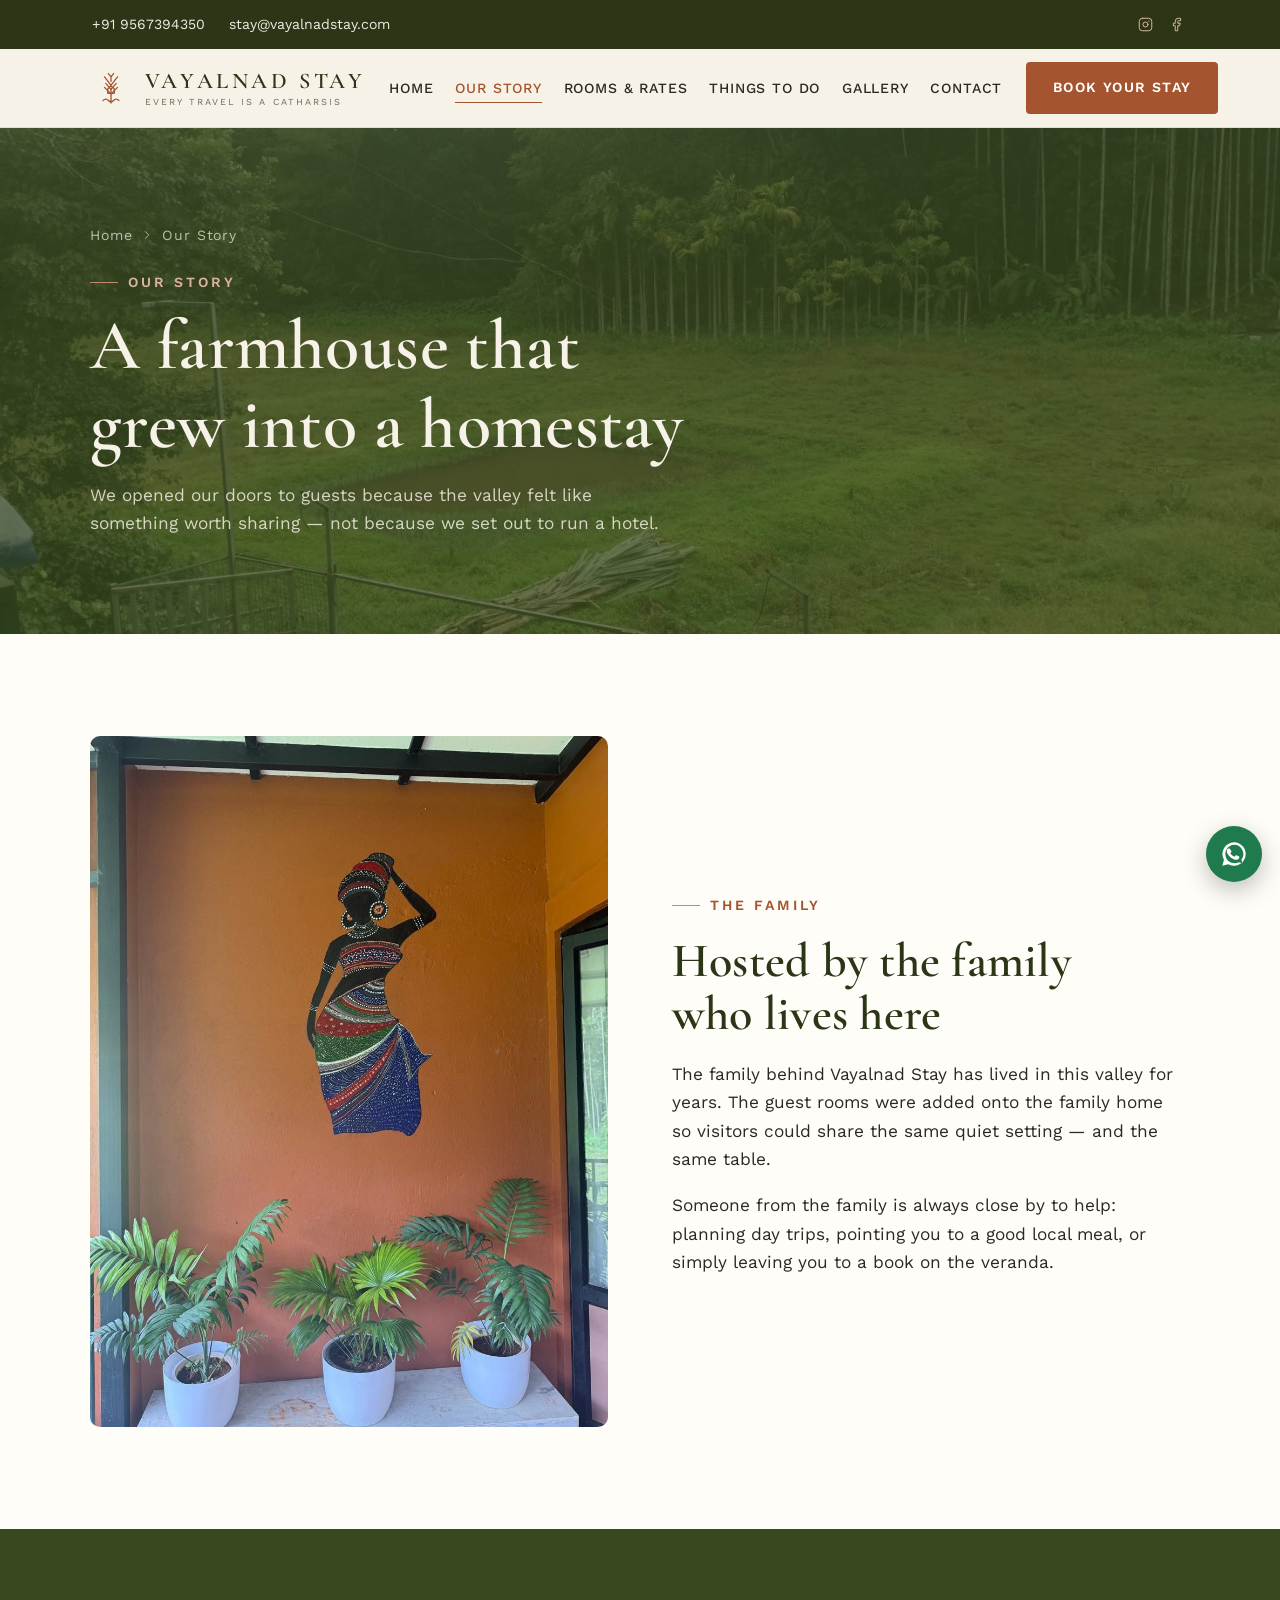
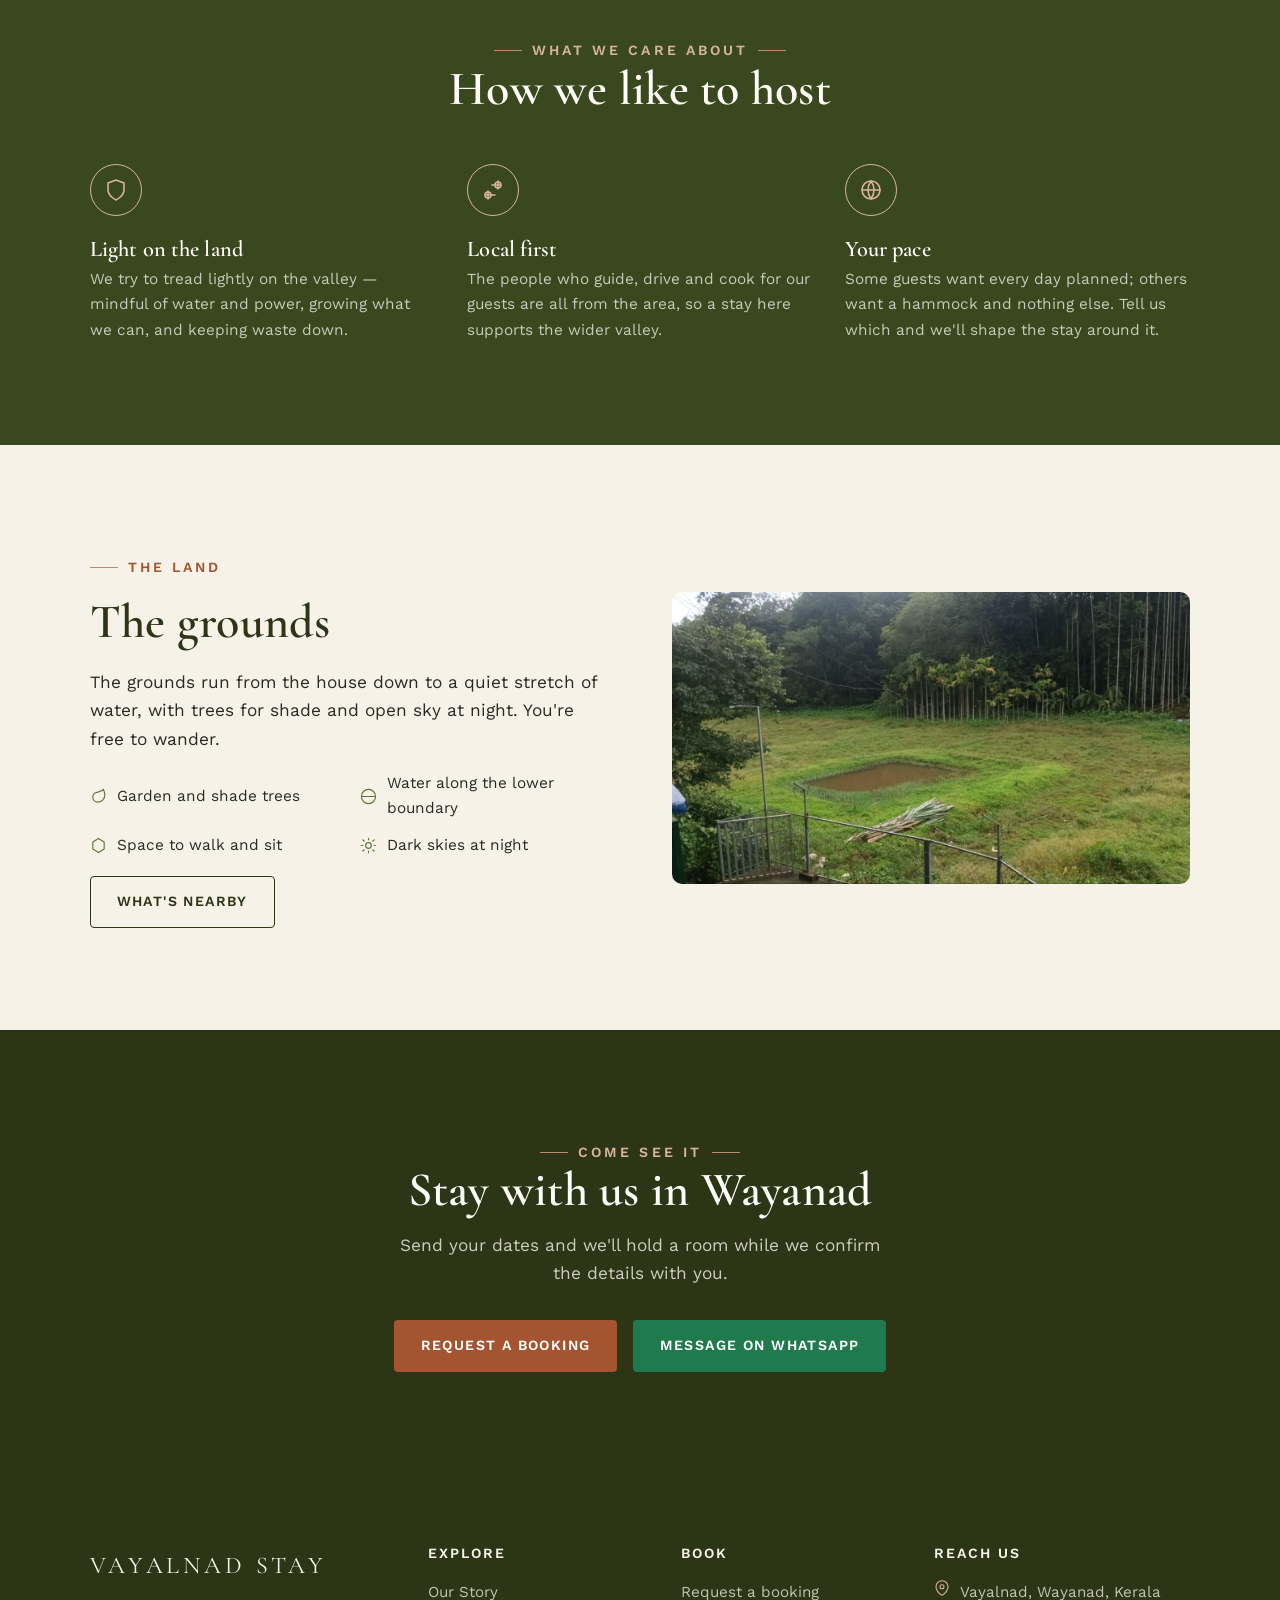
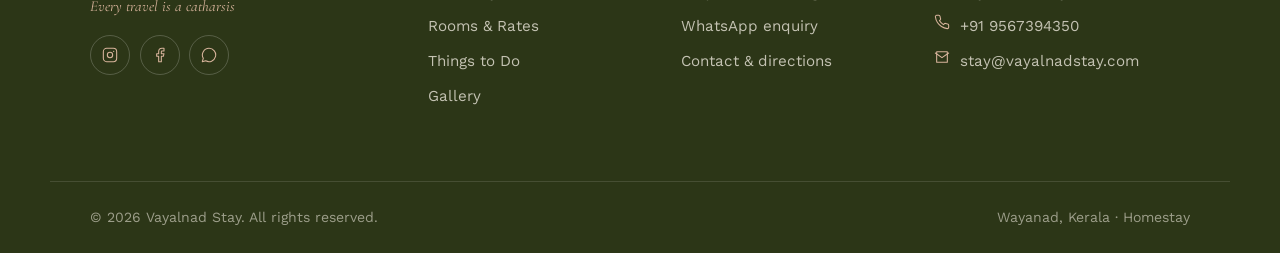
==== commit 4243866d: "Set map location to the real Google Maps pin (11.735161, 76.137428)" ====
--- a/about.html
+++ b/about.html
@@ -179,7 +179,7 @@
     <div class="footer-col">
       <h4>Reach us</h4>
       <ul>
-        <li class="with-icon"><svg class="icon" viewBox="0 0 24 24"><path d="M21 10c0 7-9 13-9 13s-9-6-9-13a9 9 0 0 1 18 0Z"/><circle cx="12" cy="10" r="3"/></svg><span>Vayalnad, near Meenangadi,<br>Wayanad, Kerala 673591</span></li>
+        <li class="with-icon"><svg class="icon" viewBox="0 0 24 24"><path d="M21 10c0 7-9 13-9 13s-9-6-9-13a9 9 0 0 1 18 0Z"/><circle cx="12" cy="10" r="3"/></svg><a href="https://goo.gl/maps/ShfTjyySLnqeefUi6?g_st=am" target="_blank" rel="noopener">Vayalnad, Wayanad, Kerala</a></li>
         <li class="with-icon"><svg class="icon" viewBox="0 0 24 24"><path d="M22 16.92v3a2 2 0 0 1-2.18 2 19.79 19.79 0 0 1-8.63-3.07 19.5 19.5 0 0 1-6-6A19.79 19.79 0 0 1 2.09 4.18 2 2 0 0 1 4.11 2h3a2 2 0 0 1 2 1.72c.13.96.36 1.9.7 2.81a2 2 0 0 1-.45 2.11L8.09 9.91a16 16 0 0 0 6 6l1.27-1.27a2 2 0 0 1 2.11-.45c.9.34 1.85.57 2.81.7A2 2 0 0 1 22 16.92Z"/></svg><a href="#" data-tel data-tel-text>+91 9567394350</a></li>
         <li class="with-icon"><svg class="icon" viewBox="0 0 24 24"><path d="M4 4h16v16H4z"/><path d="m22 6-10 7L2 6"/></svg><a href="#" data-email data-email-text>stay@vayalnadstay.com</a></li>
       </ul>
